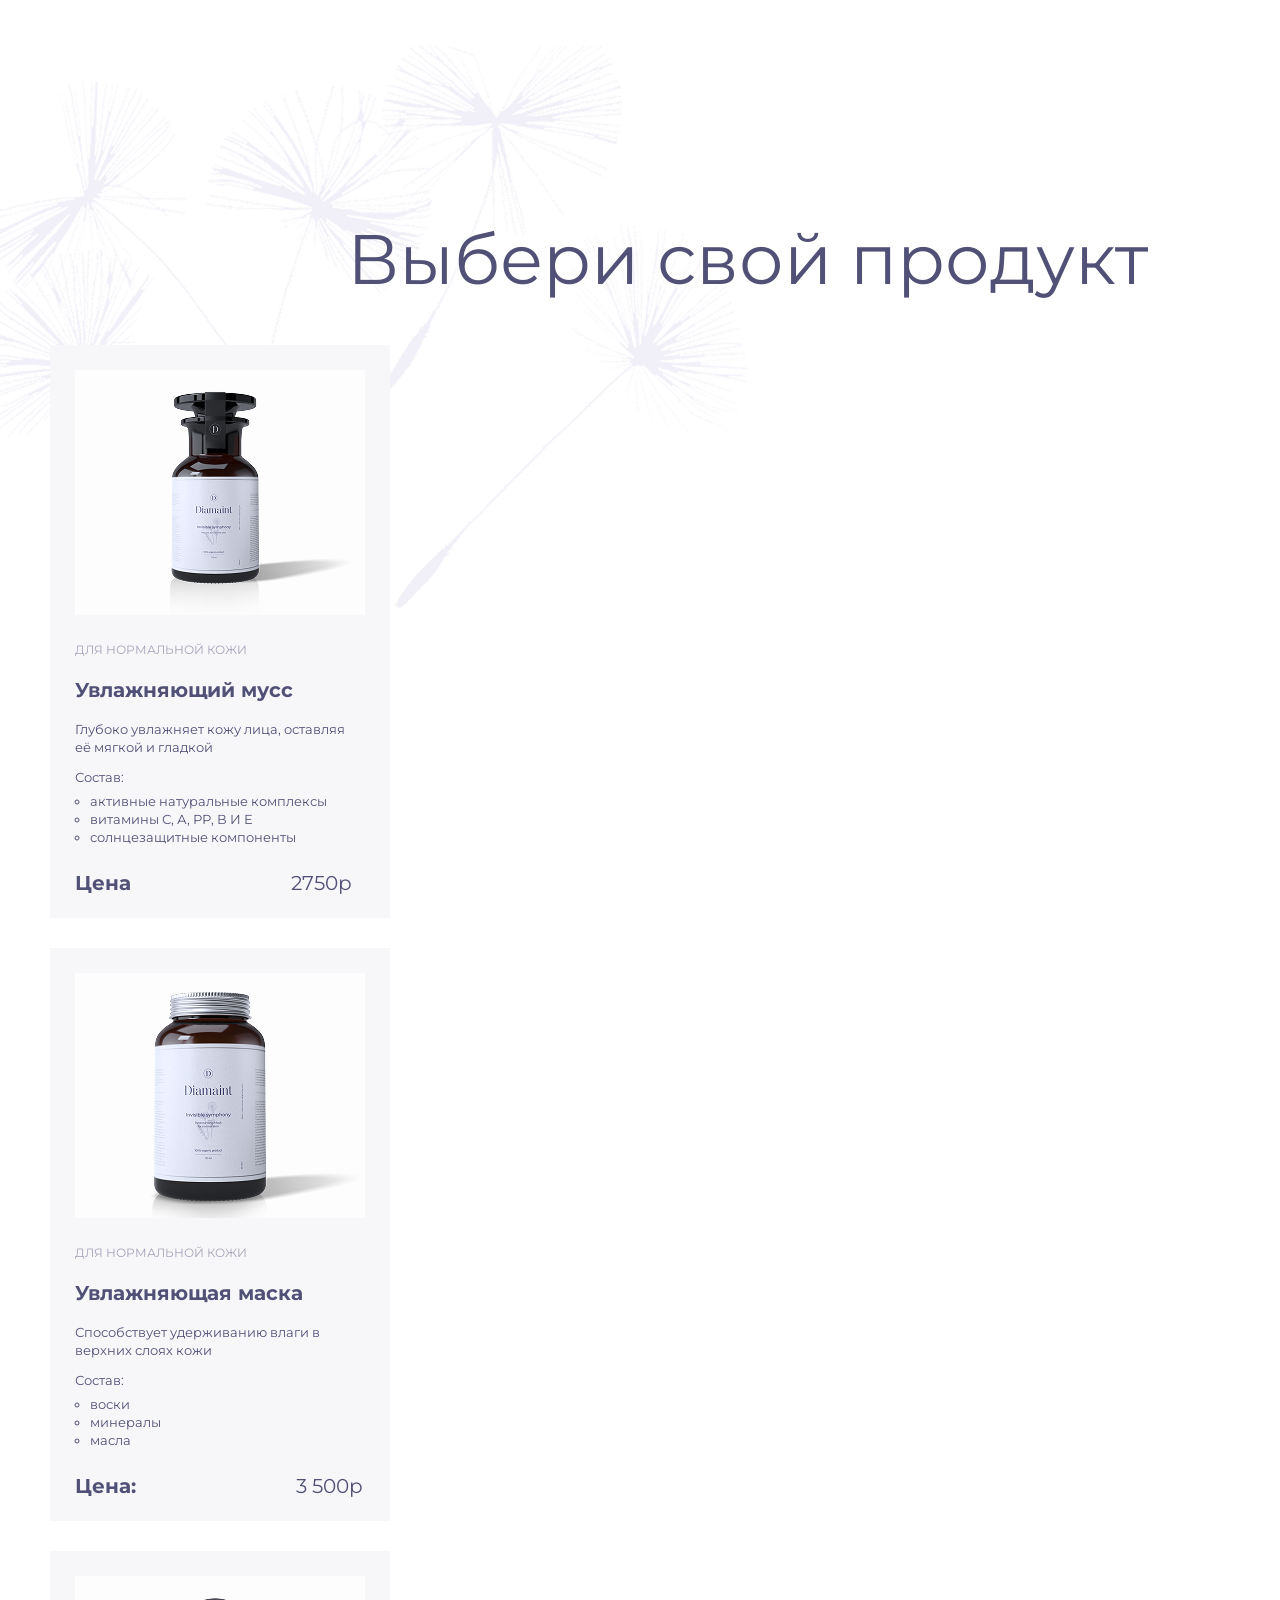
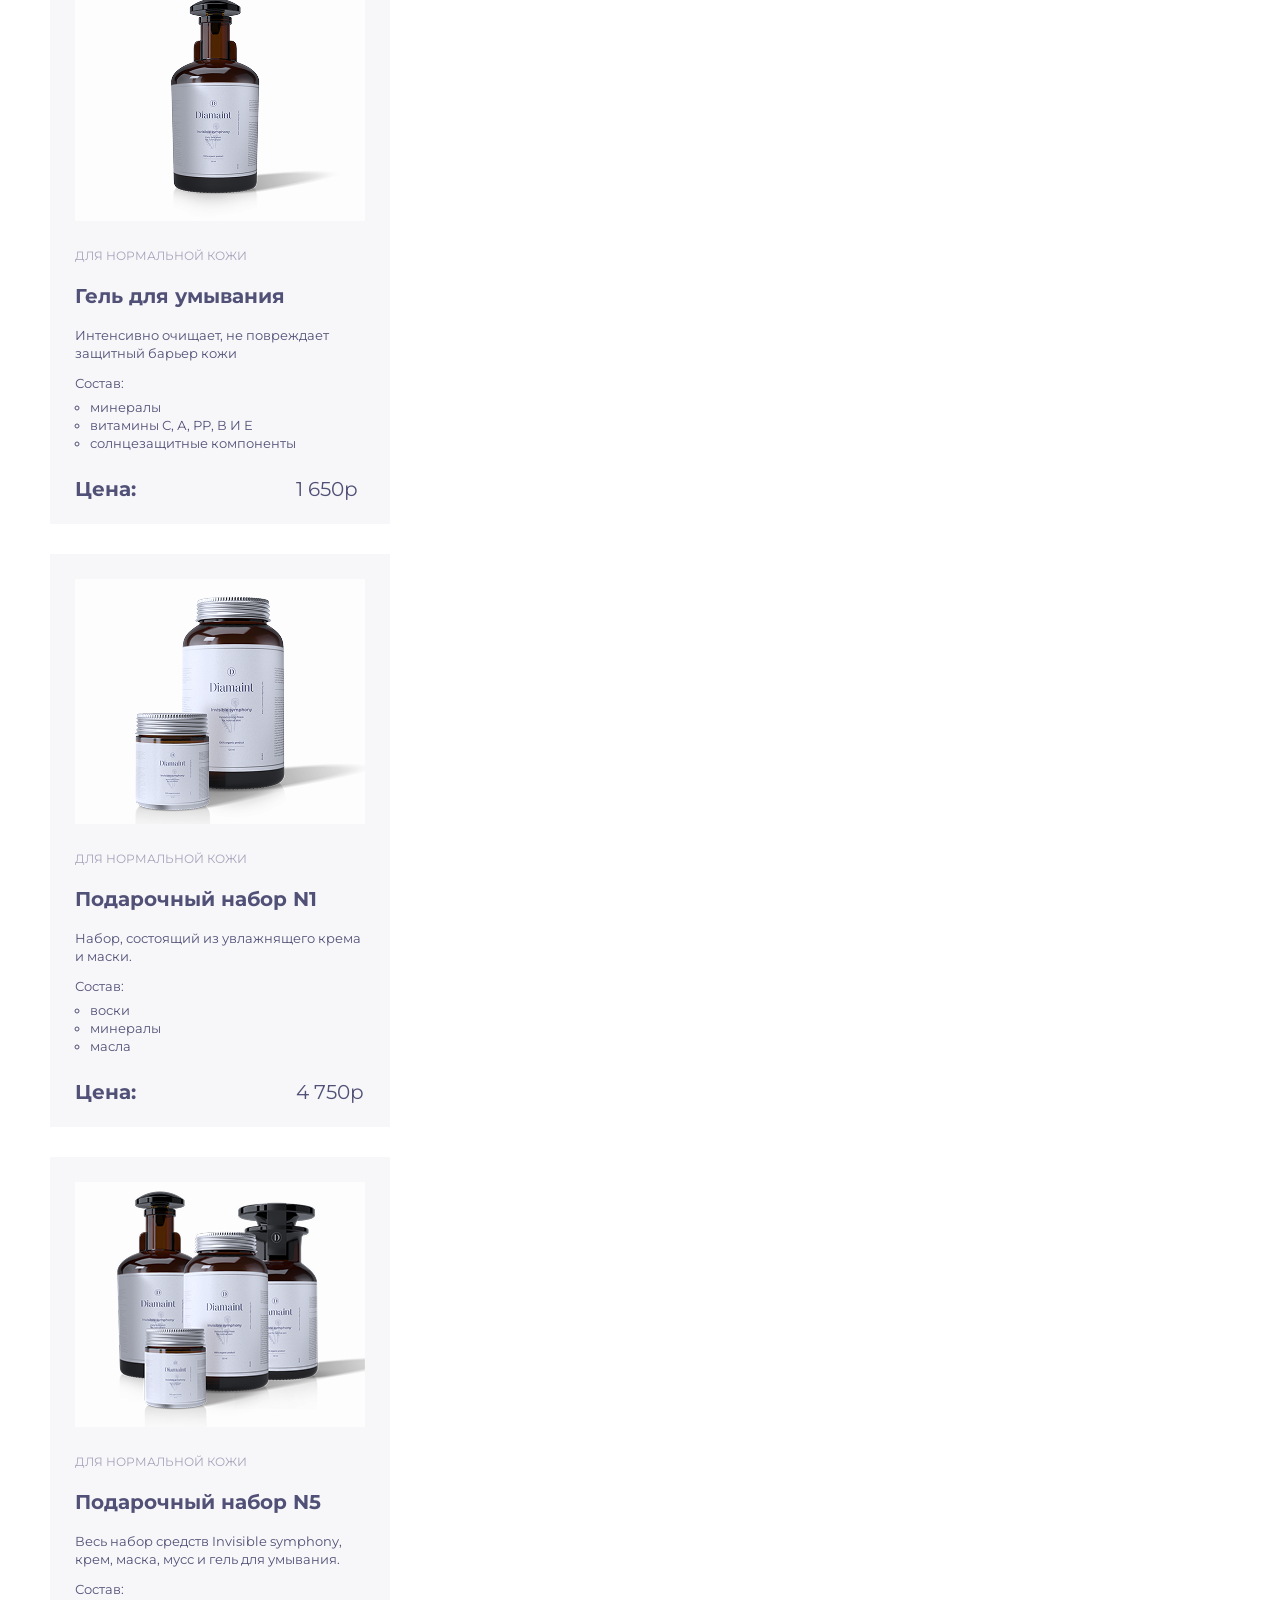
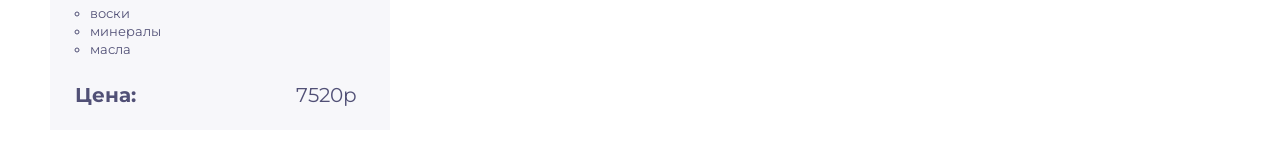
==== index04.html @ 4da54563 "Переименование файлов" ====
<!DOCTYPE html>
<html lang="ru">
<head>
  <meta charset="UTF-8">
  <meta name="viewport" content="width=device-width, initial-scale=1.0">
  <title>Верстка всех карточек</title>
  <link rel="preconnect" href="https://fonts.googleapis.com">
  <link rel="preconnect" href="https://fonts.gstatic.com" crossorigin>
  <link href="https://fonts.googleapis.com/css2?family=Montserrat:ital,wght@0,100..900;1,100..900&display=swap" rel="stylesheet">
  <link rel="stylesheet" href="style.css">
</head>
<body>
    <h1 class="title">Выбери свой продукт</h1>
    <ul class="list-style-type": none;>
        <li class="product-item"> 
           <img src="images/photo 1.png". alt="Увлажняющий мусс" class="product-photo" width="200px"> 
           <span class="product-tag">для нормальной кожи</span>
           <h2 class="product-name">Увлажняющий мусс</h2>
           <p class="description">Глубоко увлажняет кожу лица, оставляя её мягкой и гладкой</p>
           <span class="product-mini-title">Состав:</span>
            <ul class="product-compound"> 
                <li>активные натуральные комплексы</li>
                <li>витамины С, А, РР, В И Е</li>
                <li>солнцезащитные компоненты</li>   
            </ul>
            <div class="product-price">
                <b>Цена</b>
                <span>2750р</span>
            </div>
        </li> 
     
        <li class="product-item">
            <img   src="images/photo 2.png" alt="Увлажняющая маска" class="product-photo" width="200px">
            <span class="product-tag">для нормальной кожи</span>
            <h2 class=product-name>Увлажняющая маска</h2>
            <p class="description">Способствует удерживанию влаги в верхних слоях кожи</p>
            <span class="product-mini-title">Состав:</span>
            <ul class="product-compound">
                <li>воски</li>
                <li>минералы</li>
                <li>масла</li>
            </ul>
            <div class="product-price">
                 <b>Цена:</b>
                 <span>3 500р</span>
            </div>
        </li>
     
        <li class="product-item">
            <img src="images/photo 3.png" alt="Гель для умывания" class="product-photo" width="200px">
            <span class="product-tag">для нормальной кожи</span>
            <h2 class="product-name">Гель для умывания</h2>
            <p class="description">Интенсивно очищает, не повреждает защитный барьер кожи</p>
            <span class="product-mini-title">Состав:</span>
            <ul class="product-compound">
                <li>минералы</li>
                <li>витамины С, А, РР, В И Е</li>
                <li>солнцезащитные компоненты</li>
            </ul>
            <div class="product-price">
                <b>Цена:</b>
                <span>1 650р</span>
            </div>
        </li>
     
        <li class="product-item">
            <img src="images/photo 4.png" alt="Подарочный набор N1" class="product-photo" width="200px">
            <span class="product-tag">для нормальной кожи</span>
            <h2 class="product-name">Подарочный набор N1</h2>
            <p class="description">Набор, состоящий из увлажнящего крема и маски.</p>
            <span class="product-mini-title">Состав:</span>
            <ul class="product-compound">
                <li>воски</li>
                <li>минералы</li>
                <li>масла</li>
            </ul>
            <div class="product-price">
                <b>Цена:</b>
                <span>4 750р</span>
            </div>
        </li>
    
        <li class="product-item">
            <img src="images/photo 5.png" alt="Подарочный набор N5" class="product-photo" width="200px">
            <span class="product-tag">для нормальной кожи</span>
            <h2 class="product-name">Подарочный набор N5</h2>
            <p class="description">Весь набор средств Invisible symphony, крем, маска, мусс и гель для умывания.</p>
            <span class="product-mini-title">Состав:</span>
            <ul class="product-compound">
                <li>воски</li>
                <li>минералы</li>
                <li>масла</li>
            </ul>
            <div  class="product-price">
                <b>Цена:</b>
                <span>7520р</span>
            </div>
        </li>
     </li>
</body>
</html>
---- style.css ----
body {
    font-family: "Montserrat", sans-serif;
    font-size: 13px;
    background-image: url(images/bg\ 1.png);
    background-repeat: no-repeat;
    margin-left: 5px;
    color: #515076;
}
ul {
    list-style-type: none;
}
.title {
    font-size: 70px;
    font-weight: 400;
    line-height: 78px;
    text-align:center;
    margin-top: 220px;
    margin-left: 217px;
}

.product-item {
    background-color: #f7f7fa;
    padding: 25px;
    margin-bottom: 30px;
    width: 340px;
    height: 573px;
    box-sizing: border-box;
    margin-left: 5px;
}
.product-photo {
    width: 290px;
    height: 245px;
}
.product-tag {
    text-transform: uppercase;
    display: block;
    color: #a5a3b9;
    font-size: 12px;
    line-height: 24px;
    font-weight: 400;
    margin-left: 0px;
    margin-top: 20px;
}
.product-name {
    font-size: 20px;
    font-weight: 700;
    line-height: 27px;
    margin-left: 0px;
    margin-top: 15px;
}
.description {
    font-size: 13px;
    font-weight: 400;
    line-height: 18px;
    margin-left: 0px;
    width: 287px;
}
.mini-title {
    font-size: 13px;
    font-weight: 400;
    line-height: 18px;
    margin-left: 0px;
    list-style-type: list;
}
.product-compound {
    font-size: 13px;
    font-weight: 400;
    line-height: 18px;
    margin-left: 15px;
    margin-top: 7px;
    list-style: circle;
    padding: 0px;
}
.product-price {
    font-size: 20px;
    margin-top: 25px;
    line-height: 24px;
    width: 290px;
    padding: 0px;
}
.product-price span {
    margin-left: 155px;
}
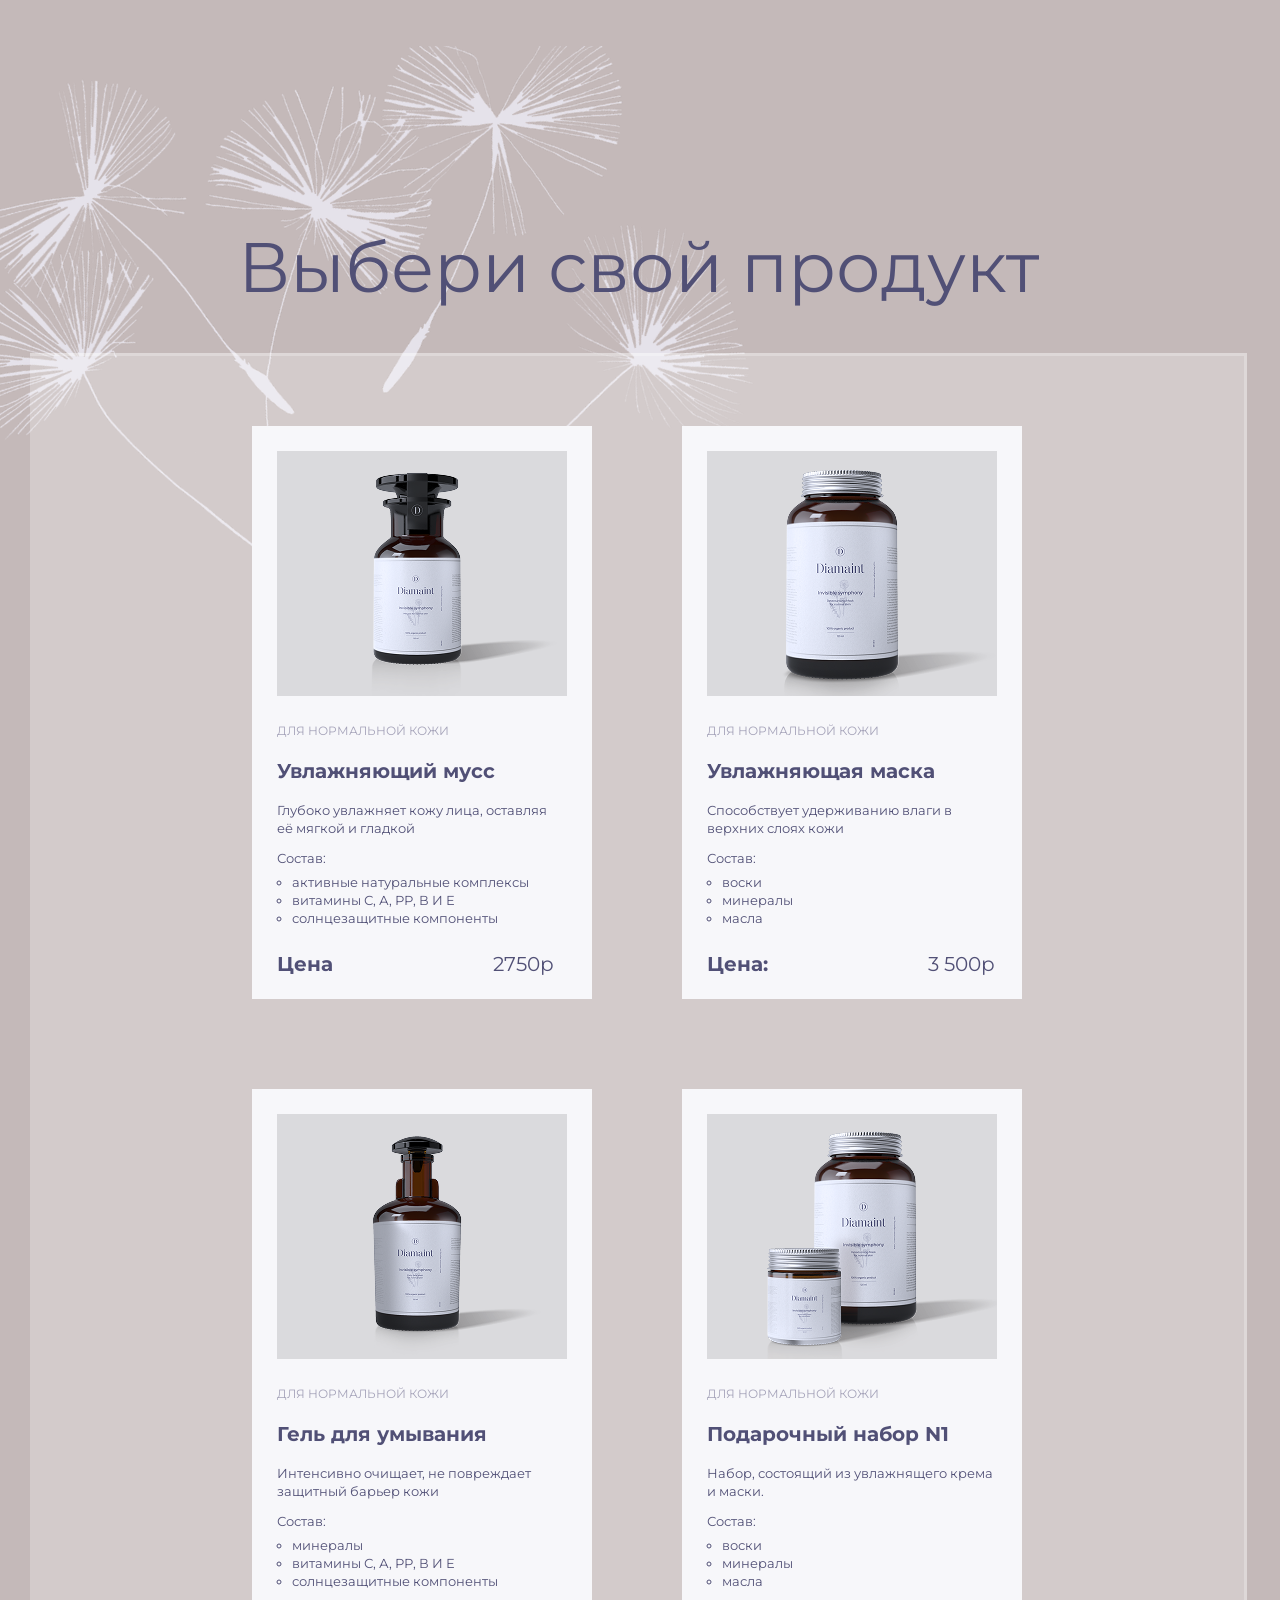
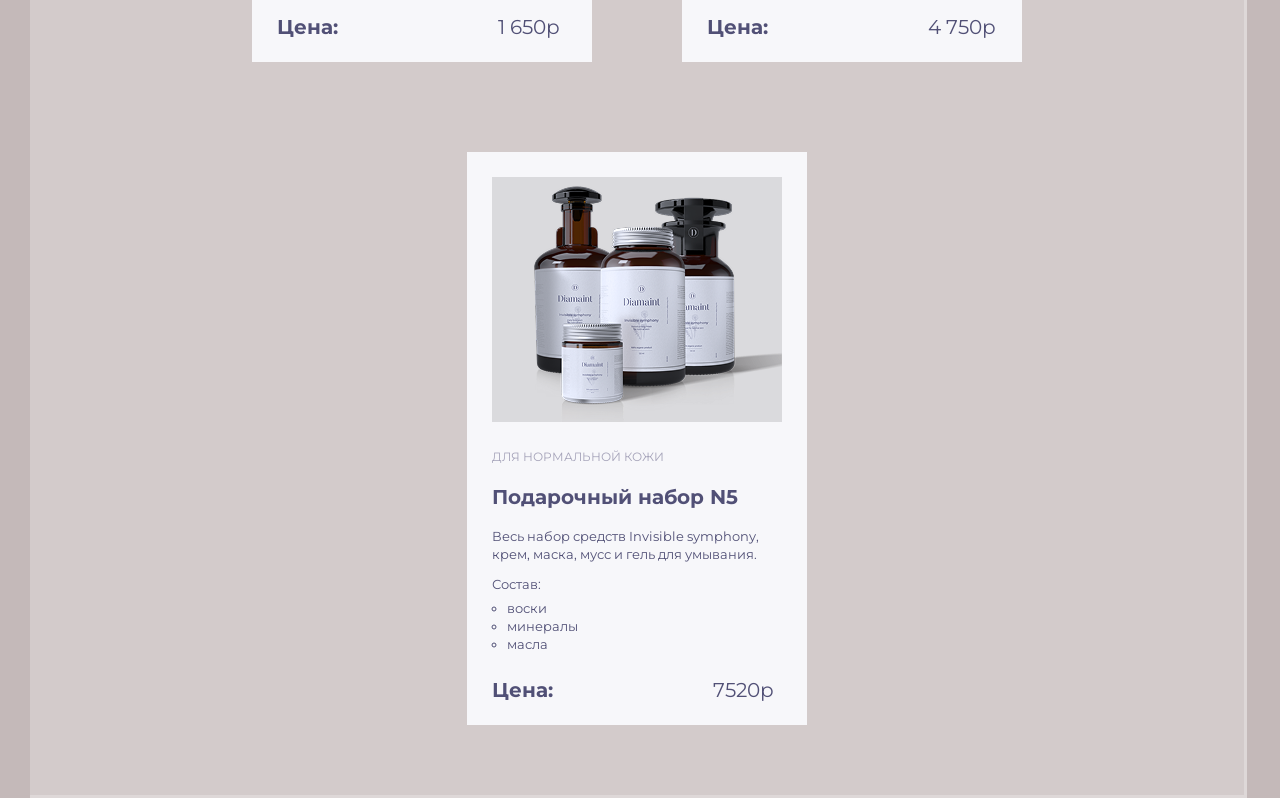
==== commit 60bae2be: "(Homework-04)" ====
--- a/index04.html
+++ b/index04.html
@@ -1,19 +1,19 @@
 <!DOCTYPE html>
 <html lang="ru">
-<head>
+ <head>
   <meta charset="UTF-8">
   <meta name="viewport" content="width=device-width, initial-scale=1.0">
   <title>Верстка всех карточек</title>
   <link rel="preconnect" href="https://fonts.googleapis.com">
   <link rel="preconnect" href="https://fonts.gstatic.com" crossorigin>
   <link href="https://fonts.googleapis.com/css2?family=Montserrat:ital,wght@0,100..900;1,100..900&display=swap" rel="stylesheet">
-  <link rel="stylesheet" href="style.css">
-</head>
-<body>
+  <link rel="stylesheet" href="style04.css">
+ </head>
+  <body class="body-style">
     <h1 class="title">Выбери свой продукт</h1>
-    <ul class="list-style-type": none;>
-        <li class="product-item"> 
-           <img src="images/photo 1.png". alt="Увлажняющий мусс" class="product-photo" width="200px"> 
+    <ul ul class="ul-style">
+        <li class="li-style"> 
+           <img  src="images/photo 1.png". alt="Увлажняющий мусс" class="product-photo" width="200px"> 
            <span class="product-tag">для нормальной кожи</span>
            <h2 class="product-name">Увлажняющий мусс</h2>
            <p class="description">Глубоко увлажняет кожу лица, оставляя её мягкой и гладкой</p>
@@ -29,7 +29,7 @@
             </div>
         </li> 
      
-        <li class="product-item">
+        <li class="li-style">
             <img   src="images/photo 2.png" alt="Увлажняющая маска" class="product-photo" width="200px">
             <span class="product-tag">для нормальной кожи</span>
             <h2 class=product-name>Увлажняющая маска</h2>
@@ -46,7 +46,7 @@
             </div>
         </li>
      
-        <li class="product-item">
+        <li class="li-style">
             <img src="images/photo 3.png" alt="Гель для умывания" class="product-photo" width="200px">
             <span class="product-tag">для нормальной кожи</span>
             <h2 class="product-name">Гель для умывания</h2>
@@ -63,7 +63,7 @@
             </div>
         </li>
      
-        <li class="product-item">
+        <li class="li-style">
             <img src="images/photo 4.png" alt="Подарочный набор N1" class="product-photo" width="200px">
             <span class="product-tag">для нормальной кожи</span>
             <h2 class="product-name">Подарочный набор N1</h2>
@@ -80,7 +80,7 @@
             </div>
         </li>
     
-        <li class="product-item">
+        <li class="li-style">
             <img src="images/photo 5.png" alt="Подарочный набор N5" class="product-photo" width="200px">
             <span class="product-tag">для нормальной кожи</span>
             <h2 class="product-name">Подарочный набор N5</h2>
@@ -96,6 +96,6 @@
                 <span>7520р</span>
             </div>
         </li>
-     </li>
+    </ul>
 </body>
 </html>
--- a/style04.css
+++ b/style04.css
@@ -0,0 +1,108 @@
+* ,
+* ::after,
+* ::before {
+    box-sizing: border-box;
+}
+body {
+    font-family: "Montserrat", sans-serif;
+    font-size: 13px;
+    background-image: url(images/bg\ 1.png);
+    background-repeat: no-repeat;
+    margin-left: 5px;
+    color: #515076;
+}
+
+.body-style {
+    display: inline-block;
+    border-width: 1280px;
+    height: 1191px;
+    background-color: #c4b9b9;
+}
+
+ul {
+    list-style-type: none;
+}
+
+.title {
+    font-size: 70px;
+    font-weight: 400;
+    line-height: 78px;
+    text-align:center;
+    margin-top: 220px;
+}
+
+.product-photo {
+    width: 290px;
+    height: 245px;
+    background-color: #86868f;
+}
+.product-tag {
+    text-transform: uppercase;
+    display: block;
+    color: #a5a3b9;
+    font-size: 12px;
+    line-height: 24px;
+    font-weight: 400;
+    margin-left: 0px;
+    margin-top: 20px;
+}
+.product-name {
+    font-size: 20px;
+    font-weight: 700;
+    line-height: 27px;
+    margin-left: 0px;
+    margin-top: 15px;
+}
+.description {
+    font-size: 13px;
+    font-weight: 400;
+    line-height: 18px;
+    margin-left: 0px;
+    width: 287px;
+}
+.mini-title {
+    font-size: 13px;
+    font-weight: 400;
+    line-height: 18px;
+    margin-left: 0px;
+    list-style-type: list;
+}
+.product-compound {
+    font-size: 13px;
+    font-weight: 400;
+    line-height: 18px;
+    margin-left: 15px;
+    margin-top: 7px;
+    list-style: circle;
+    padding: 0px;
+}
+.product-price {
+    font-size: 20px;
+    margin-top: 25px;
+    line-height: 24px;
+    width: 290px;
+    padding: 0px;
+}
+.product-price span {
+    margin-left: 155px;
+}
+.li-style {
+    display: inline-block;
+    padding: 25px;
+    margin: 45px;
+    width: 340px;
+    height: 573px;
+    background-color: #f7f7fa;
+    border-bottom: 45px;  
+}
+.ul-style {
+    display: block;
+    border: medium solid #ffffff41;  
+    background-color: #ffffff41;
+    display: flex;
+    flex-wrap: wrap;
+    justify-content: center;
+    padding: 25px;
+    margin: 25px;
+    border-left: 5px;
+}
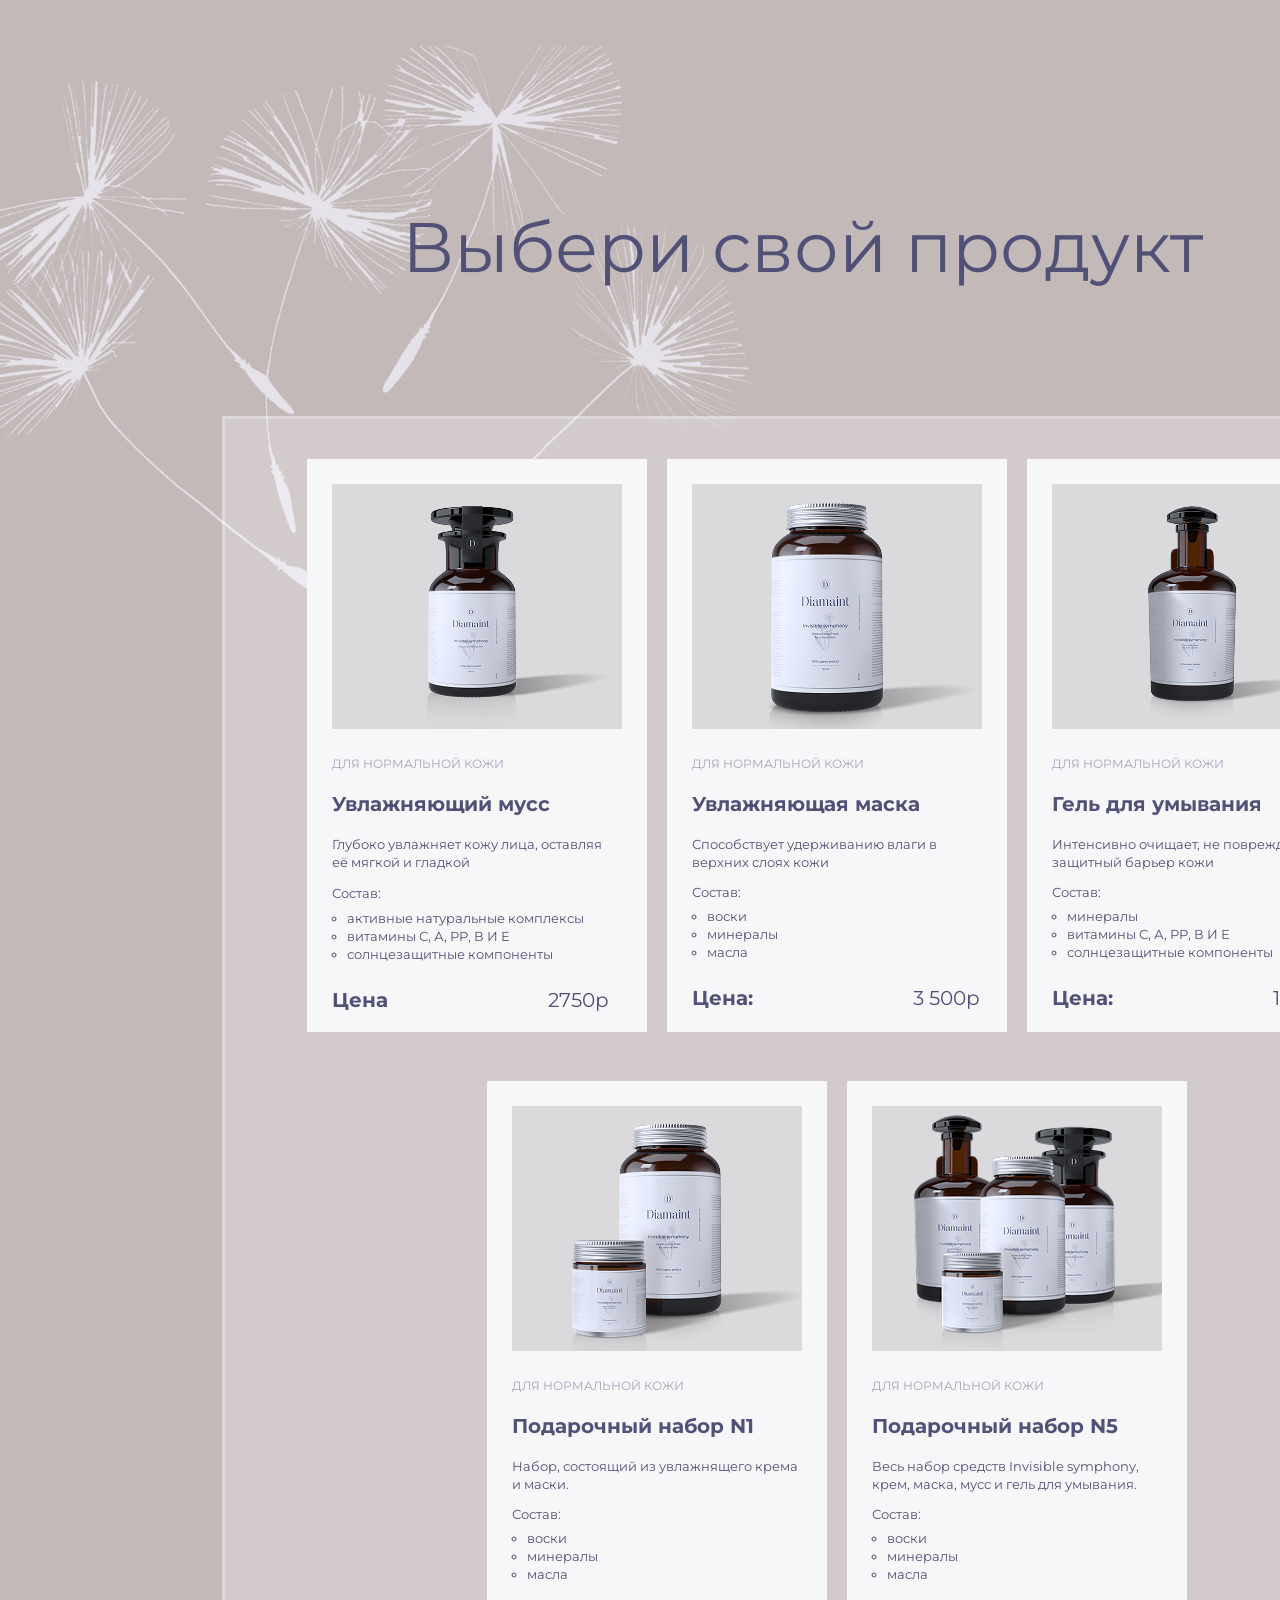
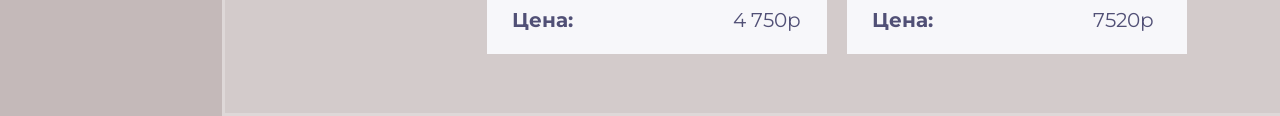
==== commit 2eea8273: "(Homework-04)" ====
--- a/index04.html
+++ b/index04.html
@@ -10,6 +10,7 @@
   <link rel="stylesheet" href="style04.css">
  </head>
   <body class="body-style">
+    <body class="background-image"></body>
     <h1 class="title">Выбери свой продукт</h1>
     <ul ul class="ul-style">
         <li class="li-style"> 
@@ -17,7 +18,7 @@
            <span class="product-tag">для нормальной кожи</span>
            <h2 class="product-name">Увлажняющий мусс</h2>
            <p class="description">Глубоко увлажняет кожу лица, оставляя её мягкой и гладкой</p>
-           <span class="product-mini-title">Состав:</span>
+           <span class="mini-title">Состав:</span>
             <ul class="product-compound"> 
                 <li>активные натуральные комплексы</li>
                 <li>витамины С, А, РР, В И Е</li>
--- a/style04.css
+++ b/style04.css
@@ -4,19 +4,27 @@
     box-sizing: border-box;
 }
 body {
+    display: block;
     font-family: "Montserrat", sans-serif;
     font-size: 13px;
     background-image: url(images/bg\ 1.png);
     background-repeat: no-repeat;
-    margin-left: 5px;
     color: #515076;
 }
-
+.background-image {
+    width: 790px;
+    height: 697px;
+    margin-bottom: 50px;
+    margin-top: 100px;
+    margin-left: 230px;
+}
 .body-style {
     display: inline-block;
-    border-width: 1280px;
+    border-width: 1110px;
     height: 1191px;
     background-color: #c4b9b9;
+    margin-bottom: 40px;
+    margin-left: 2px;
 }
 
 ul {
@@ -27,8 +35,10 @@
     font-size: 70px;
     font-weight: 400;
     line-height: 78px;
-    text-align:center;
-    margin-top: 220px;
+    text-align: center;
+    margin-top: 200px;
+    margin-bottom: 10px; 
+    margin-left: 150px;
 }
 
 .product-photo {
@@ -87,22 +97,27 @@
     margin-left: 155px;
 }
 .li-style {
-    display: inline-block;
+    display: block;
     padding: 25px;
-    margin: 45px;
+    margin: 10px;
     width: 340px;
     height: 573px;
     background-color: #f7f7fa;
-    border-bottom: 45px;  
+    margin-bottom: 5px;
+    margin-top: 15px;
 }
 .ul-style {
     display: block;
     border: medium solid #ffffff41;  
     background-color: #ffffff41;
+    margin-bottom: 20px;
+    margin-top: 130px;
     display: flex;
     flex-wrap: wrap;
     justify-content: center;
     padding: 25px;
-    margin: 25px;
-    border-left: 5px;
-}+    width: 1230px;
+    height: 1300px;
+    margin-left: 220px;
+}
+
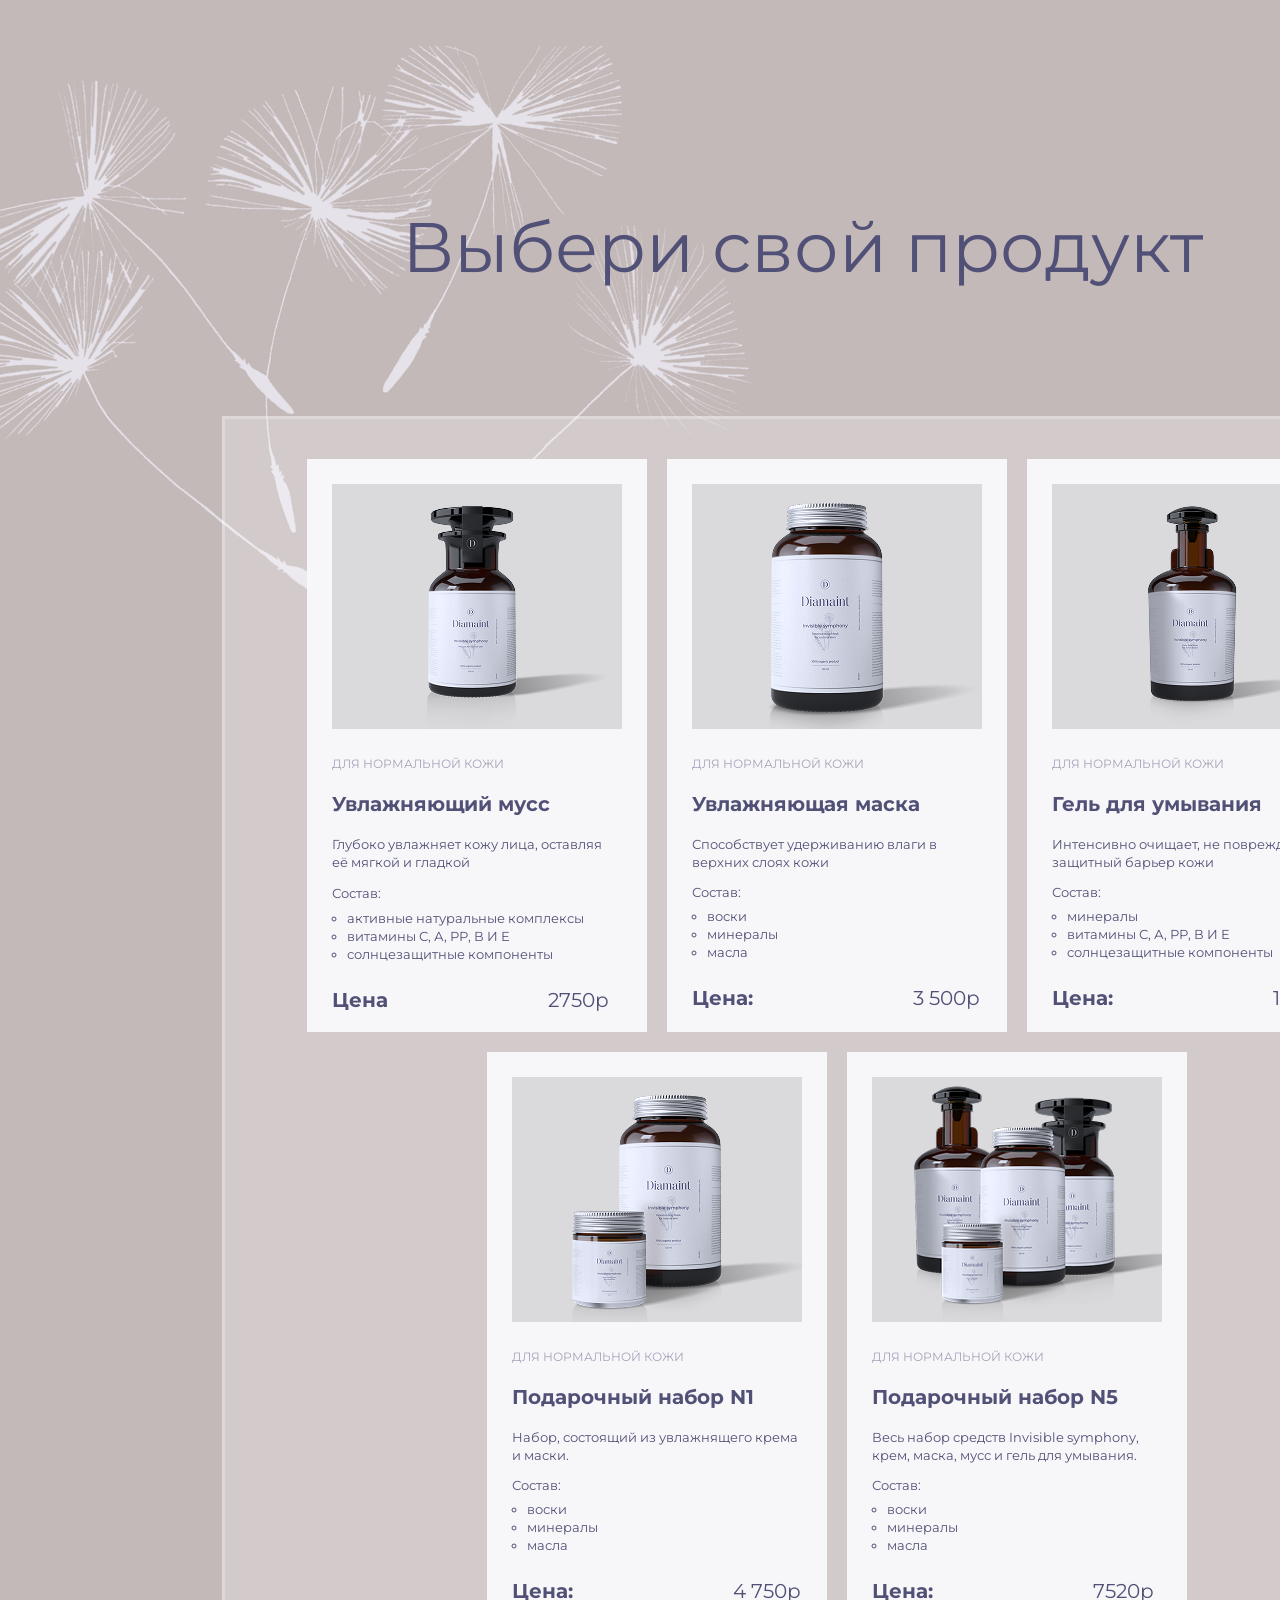
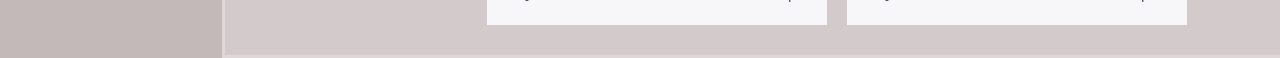
==== commit 751589ae: "Исправление ошибок ДЗ-4" ====
--- a/index04.html
+++ b/index04.html
@@ -12,9 +12,9 @@
   <body class="body-style">
     <body class="background-image"></body>
     <h1 class="title">Выбери свой продукт</h1>
-    <ul ul class="ul-style">
+    <ul class="ul-style">
         <li class="li-style"> 
-           <img  src="images/photo 1.png". alt="Увлажняющий мусс" class="product-photo" width="200px"> 
+           <img  src="images/photo 1.png". alt="Увлажняющий мусс" class="product-photo"> 
            <span class="product-tag">для нормальной кожи</span>
            <h2 class="product-name">Увлажняющий мусс</h2>
            <p class="description">Глубоко увлажняет кожу лица, оставляя её мягкой и гладкой</p>
@@ -31,7 +31,7 @@
         </li> 
      
         <li class="li-style">
-            <img   src="images/photo 2.png" alt="Увлажняющая маска" class="product-photo" width="200px">
+            <img   src="images/photo 2.png" alt="Увлажняющая маска" class="product-photo">
             <span class="product-tag">для нормальной кожи</span>
             <h2 class=product-name>Увлажняющая маска</h2>
             <p class="description">Способствует удерживанию влаги в верхних слоях кожи</p>
@@ -48,7 +48,7 @@
         </li>
      
         <li class="li-style">
-            <img src="images/photo 3.png" alt="Гель для умывания" class="product-photo" width="200px">
+            <img src="images/photo 3.png" alt="Гель для умывания" class="product-photo">
             <span class="product-tag">для нормальной кожи</span>
             <h2 class="product-name">Гель для умывания</h2>
             <p class="description">Интенсивно очищает, не повреждает защитный барьер кожи</p>
@@ -65,7 +65,7 @@
         </li>
      
         <li class="li-style">
-            <img src="images/photo 4.png" alt="Подарочный набор N1" class="product-photo" width="200px">
+            <img src="images/photo 4.png" alt="Подарочный набор N1" class="product-photo">
             <span class="product-tag">для нормальной кожи</span>
             <h2 class="product-name">Подарочный набор N1</h2>
             <p class="description">Набор, состоящий из увлажнящего крема и маски.</p>
@@ -82,7 +82,7 @@
         </li>
     
         <li class="li-style">
-            <img src="images/photo 5.png" alt="Подарочный набор N5" class="product-photo" width="200px">
+            <img src="images/photo 5.png" alt="Подарочный набор N5" class="product-photo">
             <span class="product-tag">для нормальной кожи</span>
             <h2 class="product-name">Подарочный набор N5</h2>
             <p class="description">Весь набор средств Invisible symphony, крем, маска, мусс и гель для умывания.</p>
--- a/style04.css
+++ b/style04.css
@@ -117,7 +117,6 @@
     justify-content: center;
     padding: 25px;
     width: 1230px;
-    height: 1300px;
     margin-left: 220px;
 }
 
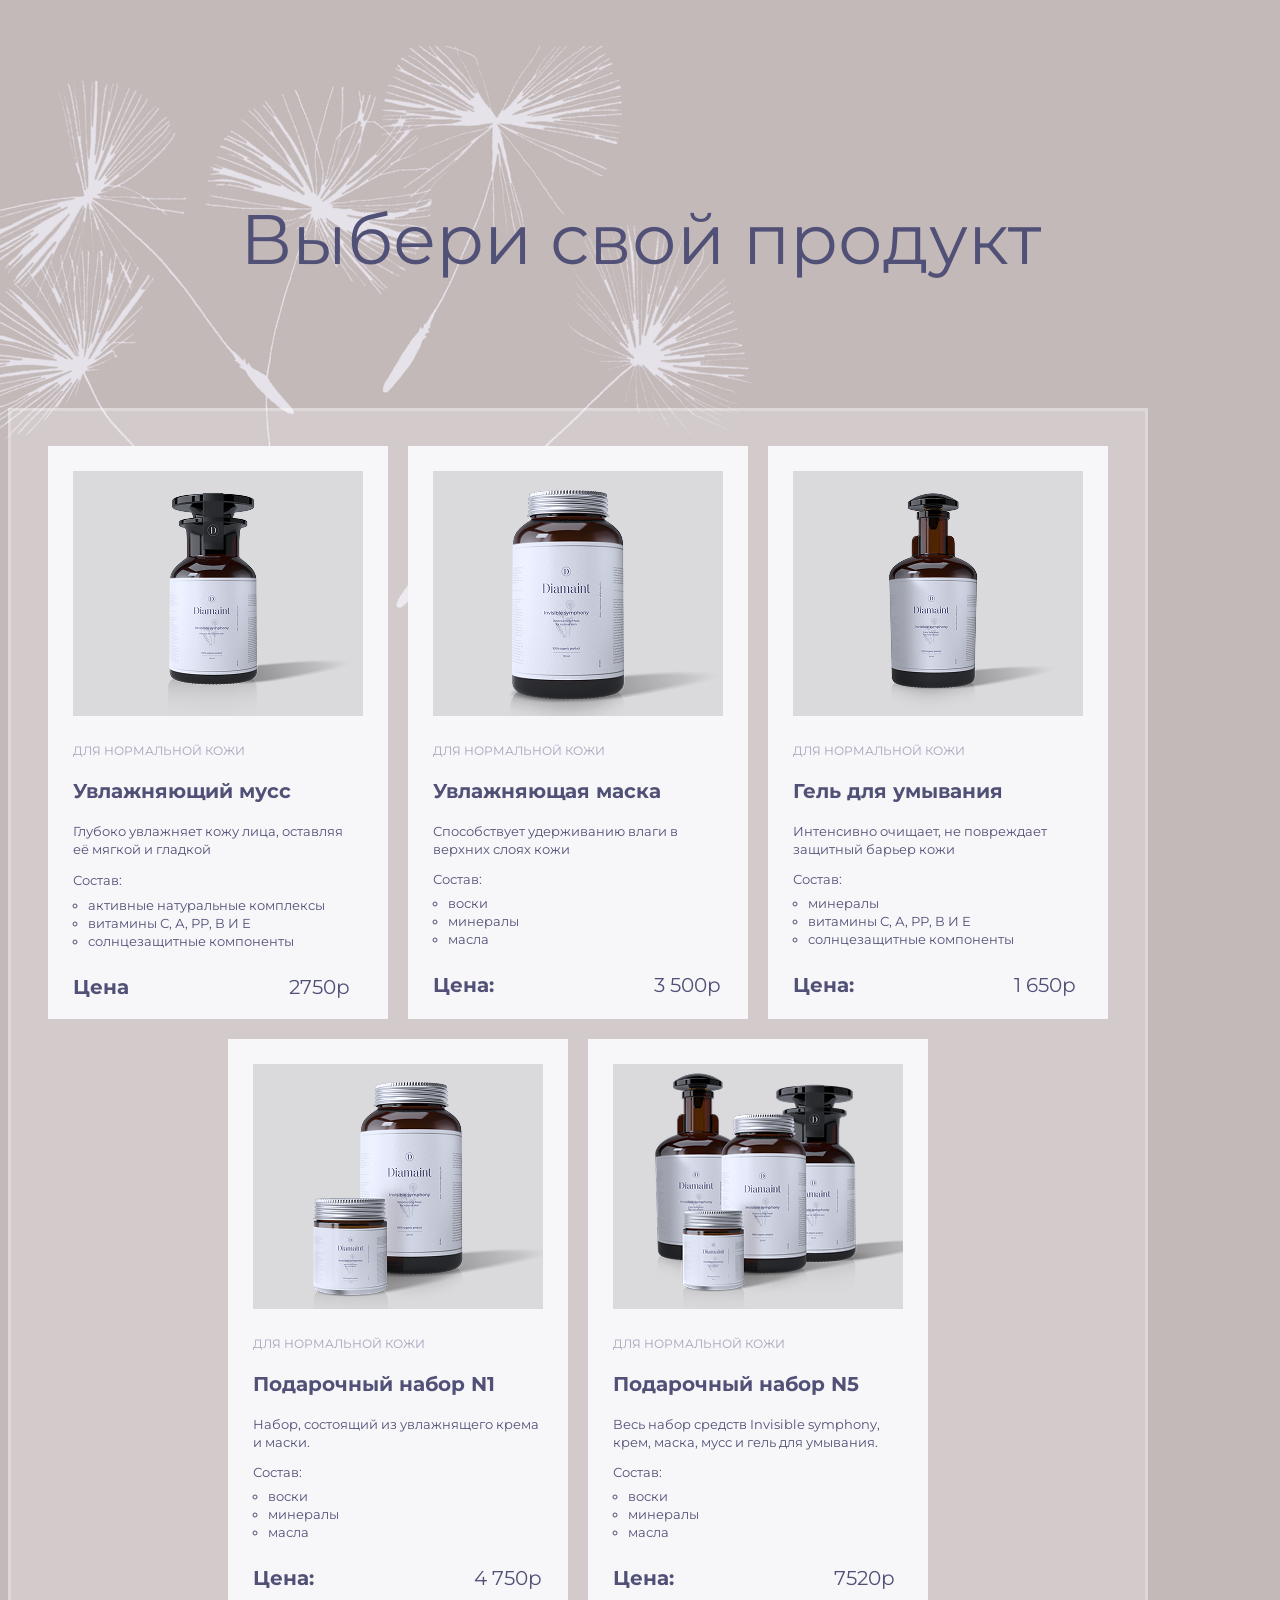
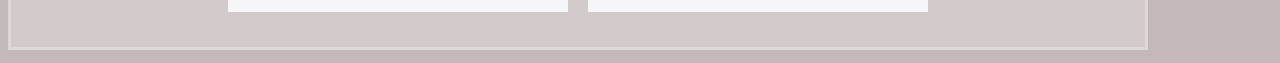
==== commit 38ca0bb3: "Повторное исправление ДЗ - 4" ====
--- a/index04.html
+++ b/index04.html
@@ -10,7 +10,6 @@
   <link rel="stylesheet" href="style04.css">
  </head>
   <body class="body-style">
-    <body class="background-image"></body>
     <h1 class="title">Выбери свой продукт</h1>
     <ul class="ul-style">
         <li class="li-style"> 
--- a/style04.css
+++ b/style04.css
@@ -10,21 +10,7 @@
     background-image: url(images/bg\ 1.png);
     background-repeat: no-repeat;
     color: #515076;
-}
-.background-image {
-    width: 790px;
-    height: 697px;
-    margin-bottom: 50px;
-    margin-top: 100px;
-    margin-left: 230px;
-}
-.body-style {
-    display: inline-block;
-    border-width: 1110px;
-    height: 1191px;
     background-color: #c4b9b9;
-    margin-bottom: 40px;
-    margin-left: 2px;
 }
 
 ul {
@@ -37,8 +23,6 @@
     line-height: 78px;
     text-align: center;
     margin-top: 200px;
-    margin-bottom: 10px; 
-    margin-left: 150px;
 }
 
 .product-photo {
@@ -103,20 +87,16 @@
     width: 340px;
     height: 573px;
     background-color: #f7f7fa;
-    margin-bottom: 5px;
-    margin-top: 15px;
 }
 .ul-style {
     display: block;
     border: medium solid #ffffff41;  
     background-color: #ffffff41;
-    margin-bottom: 20px;
     margin-top: 130px;
     display: flex;
     flex-wrap: wrap;
     justify-content: center;
     padding: 25px;
-    width: 1230px;
-    margin-left: 220px;
+    width: 1140px;
 }
 
